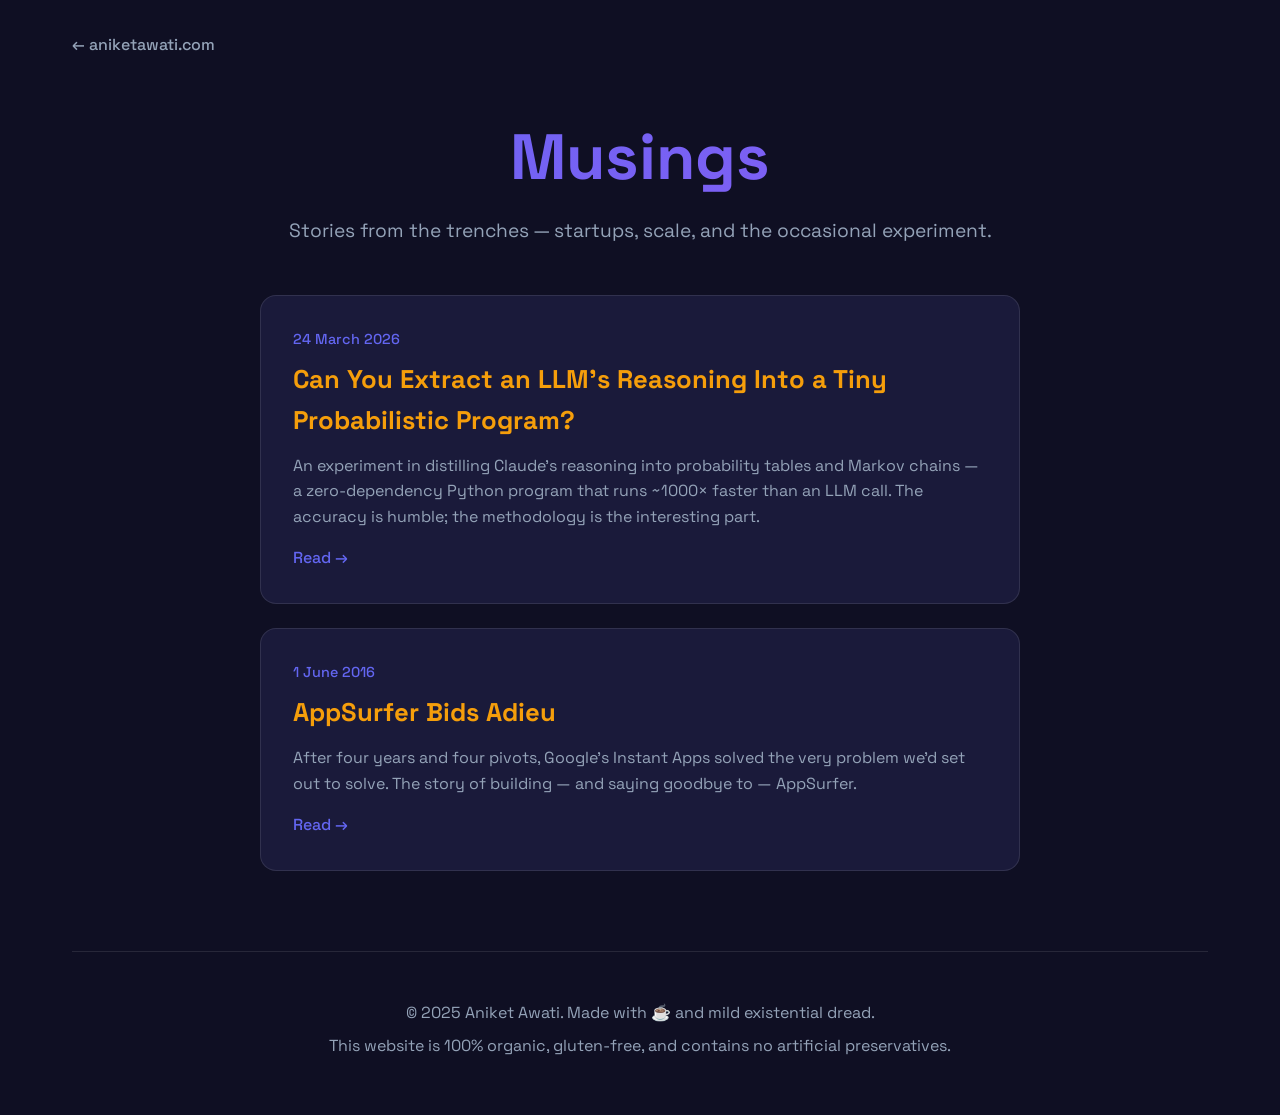
==== blog.html @ a0ce8b9f "Add blog with two posts; remove babylookslike.in references - Remove BabyLooksLike.in project card a" ====
<!DOCTYPE html>
<html lang="en">
  <head>
    <meta charset="UTF-8" />
    <meta name="viewport" content="width=device-width, initial-scale=1.0" />
    <title>Musings - Aniket Awati</title>
    <link rel="stylesheet" href="style.css" />
    <link
      href="https://fonts.googleapis.com/css2?family=Space+Grotesk:wght@300;400;500;600;700&display=swap"
      rel="stylesheet"
    />
  </head>
  <body>
    <div class="container">
      <div class="blog-topbar">
        <a href="index.html" class="back-link">← aniketawati.com</a>
      </div>

      <header class="blog-header">
        <h1>Musings</h1>
        <p>Stories from the trenches — startups, scale, and the occasional experiment.</p>
      </header>

      <main class="post-list">
        <a class="post-card" href="blog/extracting-llm-reasoning.html">
          <div class="post-meta">24 March 2026</div>
          <h2>Can You Extract an LLM's Reasoning Into a Tiny Probabilistic Program?</h2>
          <p>
            An experiment in distilling Claude's reasoning into probability tables and
            Markov chains — a zero-dependency Python program that runs ~1000× faster than
            an LLM call. The accuracy is humble; the methodology is the interesting part.
          </p>
          <span class="read-more">Read →</span>
        </a>

        <a class="post-card" href="blog/appsurfer-bids-adieu.html">
          <div class="post-meta">1 June 2016</div>
          <h2>AppSurfer Bids Adieu</h2>
          <p>
            After four years and four pivots, Google's Instant Apps solved the very
            problem we'd set out to solve. The story of building — and saying goodbye to —
            AppSurfer.
          </p>
          <span class="read-more">Read →</span>
        </a>
      </main>

      <footer class="footer">
        <p>© 2025 Aniket Awati. Made with ☕ and mild existential dread.</p>
        <p>
          This website is 100% organic, gluten-free, and contains no artificial
          preservatives.
        </p>
      </footer>
    </div>

    <script src="script.js"></script>
  </body>
</html>
---- style.css ----
:root {
    --primary-color: #6366f1;
    --secondary-color: #8b5cf6;
    --accent-color: #f59e0b;
    --bg-dark: #0f0f23;
    --bg-light: #1a1a3a;
    --text-light: #e2e8f0;
    --text-muted: #94a3b8;
    --gradient: linear-gradient(135deg, var(--primary-color), var(--secondary-color));
    --shadow: 0 25px 50px -12px rgba(0, 0, 0, 0.25);
}

* {
    margin: 0;
    padding: 0;
    box-sizing: border-box;
}

body {
    font-family: 'Space Grotesk', sans-serif;
    background: var(--bg-dark);
    color: var(--text-light);
    line-height: 1.6;
    overflow-x: hidden;
}

.container {
    max-width: 1200px;
    margin: 0 auto;
    padding: 0 2rem;
}

/* Hero Section */
.hero {
    height: 100vh;
    display: flex;
    flex-direction: column;
    align-items: center;
    justify-content: center;
    text-align: center;
    position: relative;
}

.glitch {
    font-size: clamp(3rem, 8vw, 6rem);
    font-weight: 700;
    text-transform: uppercase;
    position: relative;
    color: var(--text-light);
    margin-bottom: 1rem;
    animation: glitch 2s infinite;
}

.glitch::before,
.glitch::after {
    content: attr(data-text);
    position: absolute;
    top: 0;
    left: 0;
    width: 100%;
    height: 100%;
}

.glitch::before {
    animation: glitch-1 0.5s infinite;
    color: #ff0040;
    z-index: -1;
}

.glitch::after {
    animation: glitch-2 0.5s infinite;
    color: #00ffff;
    z-index: -2;
}

@keyframes glitch {
    0%, 100% { transform: translate(0); }
    20% { transform: translate(-2px, 2px); }
    40% { transform: translate(-2px, -2px); }
    60% { transform: translate(2px, 2px); }
    80% { transform: translate(2px, -2px); }
}

@keyframes glitch-1 {
    0%, 100% { transform: translate(0); opacity: 1; }
    10% { transform: translate(-2px, -2px); opacity: 0.8; }
    20% { transform: translate(2px, 2px); opacity: 0.8; }
}

@keyframes glitch-2 {
    0%, 100% { transform: translate(0); opacity: 1; }
    10% { transform: translate(2px, 2px); opacity: 0.8; }
    20% { transform: translate(-2px, -2px); opacity: 0.8; }
}

.subtitle {
    font-size: 1.5rem;
    color: var(--text-muted);
    margin-bottom: 3rem;
    opacity: 0;
    animation: fadeInUp 1s ease-out 0.5s forwards;
}

.scroll-indicator {
    position: absolute;
    bottom: 2rem;
    display: flex;
    flex-direction: column;
    align-items: center;
    color: var(--text-muted);
    opacity: 0;
    animation: fadeInUp 1s ease-out 1s forwards;
}

.arrow {
    font-size: 1.5rem;
    animation: bounce 2s infinite;
    margin-top: 0.5rem;
}

@keyframes fadeInUp {
    to {
        opacity: 1;
        transform: translateY(0);
    }
    from {
        opacity: 0;
        transform: translateY(20px);
    }
}

@keyframes bounce {
    0%, 20%, 50%, 80%, 100% { transform: translateY(0); }
    40% { transform: translateY(-10px); }
    60% { transform: translateY(-5px); }
}

/* Navigation */
.floating-nav {
    position: fixed;
    top: 50%;
    right: 2rem;
    transform: translateY(-50%);
    z-index: 1000;
    backdrop-filter: blur(10px);
    background: rgba(15, 15, 35, 0.8);
    border-radius: 2rem;
    padding: 1rem 0;
    border: 1px solid rgba(255, 255, 255, 0.1);
}

.floating-nav ul {
    list-style: none;
    display: flex;
    flex-direction: column;
    gap: 1rem;
}

.floating-nav a {
    display: block;
    padding: 0.8rem 1.5rem;
    color: var(--text-muted);
    text-decoration: none;
    border-radius: 1.5rem;
    transition: all 0.3s ease;
    font-weight: 500;
}

.floating-nav a:hover {
    color: var(--primary-color);
    background: rgba(99, 102, 241, 0.1);
    transform: translateX(-5px);
}

/* Sections */
.section {
    min-height: 100vh;
    padding: 5rem 0;
    display: flex;
    flex-direction: column;
    justify-content: center;
}

.section h2 {
    font-size: clamp(2.5rem, 5vw, 4rem);
    font-weight: 700;
    margin-bottom: 3rem;
    text-align: center;
    background: var(--gradient);
    -webkit-background-clip: text;
    -webkit-text-fill-color: transparent;
    background-clip: text;
}

/* About Section */
.about-content {
    display: block;
}

.about-text p {
    font-size: 1.2rem;
    margin-bottom: 1.5rem;
    color: var(--text-muted);
}

.fun-facts {
    background: var(--bg-light);
    padding: 2rem;
    border-radius: 1rem;
    margin-top: 2rem;
    border: 1px solid rgba(255, 255, 255, 0.1);
}

.fun-facts h3 {
    color: var(--accent-color);
    margin-bottom: 1rem;
    font-size: 1.3rem;
}

.fun-facts ul {
    list-style: none;
}

.fun-facts li {
    padding: 0.5rem 0;
    color: var(--text-muted);
}

.profile-placeholder {
    background: var(--bg-light);
    border-radius: 1rem;
    padding: 3rem;
    text-align: center;
    border: 2px dashed var(--primary-color);
    min-height: 300px;
    display: flex;
    flex-direction: column;
    justify-content: center;
    align-items: center;
}

.profile-placeholder span {
    font-size: 4rem;
    margin-bottom: 1rem;
}

.profile-placeholder p {
    color: var(--text-muted);
    font-style: italic;
}

/* Skills Section */
.skills-grid {
    display: grid;
    grid-template-columns: repeat(auto-fit, minmax(300px, 1fr));
    gap: 2rem;
}

.skill-card {
    background: var(--bg-light);
    padding: 2.5rem;
    border-radius: 1rem;
    border: 1px solid rgba(255, 255, 255, 0.1);
    transition: all 0.3s ease;
    text-align: center;
}

.skill-card:hover {
    transform: translateY(-10px);
    border-color: var(--primary-color);
    box-shadow: var(--shadow);
}

.skill-icon {
    font-size: 3rem;
    margin-bottom: 1rem;
}

.skill-card h3 {
    color: var(--accent-color);
    margin-bottom: 1rem;
    font-size: 1.5rem;
}

.skill-card p {
    color: var(--text-muted);
    margin-bottom: 1.5rem;
}

.skill-tags {
    display: flex;
    flex-wrap: wrap;
    gap: 0.5rem;
    justify-content: center;
}

.skill-tags span {
    background: rgba(99, 102, 241, 0.2);
    color: var(--primary-color);
    padding: 0.3rem 0.8rem;
    border-radius: 1rem;
    font-size: 0.9rem;
    font-weight: 500;
}

/* Projects Section */
.projects-grid {
    display: grid;
    grid-template-columns: repeat(auto-fit, minmax(350px, 1fr));
    gap: 2.5rem;
}

.project-card {
    background: var(--bg-light);
    padding: 2rem;
    border-radius: 1rem;
    border: 1px solid rgba(255, 255, 255, 0.1);
    transition: all 0.3s ease;
}

.project-card:hover {
    transform: translateY(-10px);
    border-color: var(--secondary-color);
    box-shadow: var(--shadow);
}

.project-image {
    font-size: 4rem;
    text-align: center;
    margin-bottom: 1.5rem;
}

.project-card h3 {
    color: var(--accent-color);
    margin-bottom: 1rem;
    font-size: 1.5rem;
}

.project-card p {
    color: var(--text-muted);
    margin-bottom: 1.5rem;
}

.project-tech {
    color: var(--primary-color);
    font-weight: 500;
    margin-bottom: 1.5rem;
    font-size: 0.9rem;
}

.project-links {
    display: flex;
    gap: 1rem;
}

.btn {
    padding: 0.8rem 1.5rem;
    border-radius: 0.5rem;
    text-decoration: none;
    font-weight: 500;
    transition: all 0.3s ease;
    display: inline-block;
    text-align: center;
}

.btn {
    background: var(--gradient);
    color: white;
}

.btn:hover {
    transform: translateY(-2px);
    box-shadow: 0 10px 25px rgba(99, 102, 241, 0.3);
}

.btn-outline {
    background: transparent;
    border: 2px solid var(--primary-color);
    color: var(--primary-color);
}

.btn-outline:hover {
    background: var(--primary-color);
    color: white;
}

/* Contact Section */
.contact-content {
    text-align: center;
    max-width: 800px;
    margin: 0 auto;
}

.contact-content p {
    font-size: 1.2rem;
    color: var(--text-muted);
    margin-bottom: 3rem;
}

.contact-methods {
    display: grid;
    grid-template-columns: repeat(auto-fit, minmax(250px, 1fr));
    gap: 2rem;
    margin-top: 3rem;
}

.contact-card {
    background: var(--bg-light);
    padding: 2rem;
    border-radius: 1rem;
    border: 1px solid rgba(255, 255, 255, 0.1);
    text-decoration: none;
    color: inherit;
    transition: all 0.3s ease;
    display: block;
    text-align: center;
}

.contact-card:hover {
    transform: translateY(-10px);
    border-color: var(--accent-color);
    box-shadow: var(--shadow);
}

.contact-icon {
    font-size: 2.5rem;
    margin-bottom: 1rem;
}

.contact-card h3 {
    color: var(--accent-color);
    margin-bottom: 0.5rem;
}

.contact-card p {
    color: var(--text-light);
    margin-bottom: 0.5rem;
}

.contact-card small {
    color: var(--text-muted);
    font-style: italic;
}

/* Footer */
.footer {
    text-align: center;
    padding: 3rem 0;
    color: var(--text-muted);
    border-top: 1px solid rgba(255, 255, 255, 0.1);
    margin-top: 5rem;
}

.footer p {
    margin-bottom: 0.5rem;
}

/* Responsive Design */
@media (max-width: 768px) {
    .container {
        padding: 0 1rem;
    }
    
    .floating-nav {
        display: none;
    }
    
    .skills-grid {
        grid-template-columns: 1fr;
    }
    
    .projects-grid {
        grid-template-columns: 1fr;
    }
    
    .contact-methods {
        grid-template-columns: 1fr;
    }
    
    .project-links {
        flex-direction: column;
    }
    
    .section {
        padding: 3rem 0;
    }
}

@media (max-width: 480px) {
    .hero {
        padding: 0 1rem;
    }
    
    .subtitle {
        font-size: 1.2rem;
    }
    
    .skill-card,
    .project-card,
    .contact-card {
        padding: 1.5rem;
    }
}

/* Smooth Scrolling */
html {
    scroll-behavior: smooth;
}

/* Custom Scrollbar */
::-webkit-scrollbar {
    width: 8px;
}

::-webkit-scrollbar-track {
    background: var(--bg-dark);
}

::-webkit-scrollbar-thumb {
    background: var(--primary-color);
    border-radius: 4px;
}

::-webkit-scrollbar-thumb:hover {
    background: var(--secondary-color);
}

/* ===== Blog ===== */
.blog-topbar {
    display: flex;
    justify-content: space-between;
    align-items: center;
    padding: 2rem 0 1rem;
    flex-wrap: wrap;
    gap: 1rem;
}

.back-link {
    color: var(--text-muted);
    text-decoration: none;
    font-weight: 500;
    transition: color 0.3s ease;
}

.back-link:hover {
    color: var(--accent-color);
}

.blog-header {
    text-align: center;
    padding: 2rem 0 3rem;
}

.blog-header h1 {
    font-size: clamp(2.5rem, 5vw, 4rem);
    font-weight: 700;
    background: var(--gradient);
    -webkit-background-clip: text;
    -webkit-text-fill-color: transparent;
    background-clip: text;
    margin-bottom: 0.5rem;
}

.blog-header p {
    color: var(--text-muted);
    font-size: 1.2rem;
}

/* Post list (blog.html) */
.post-list {
    display: flex;
    flex-direction: column;
    gap: 1.5rem;
    max-width: 760px;
    margin: 0 auto 4rem;
}

.post-card {
    display: block;
    background: var(--bg-light);
    padding: 2rem;
    border-radius: 1rem;
    border: 1px solid rgba(255, 255, 255, 0.1);
    text-decoration: none;
    color: inherit;
    transition: all 0.3s ease;
}

.post-card:hover {
    transform: translateY(-6px);
    border-color: var(--secondary-color);
    box-shadow: var(--shadow);
}

.post-card .post-meta {
    color: var(--primary-color);
    font-size: 0.9rem;
    font-weight: 500;
    margin-bottom: 0.5rem;
}

.post-card h2 {
    color: var(--accent-color);
    font-size: 1.6rem;
    margin-bottom: 0.75rem;
}

.post-card p {
    color: var(--text-muted);
}

.post-card .read-more {
    display: inline-block;
    margin-top: 1rem;
    color: var(--primary-color);
    font-weight: 500;
}

/* Article (post pages) */
.article {
    max-width: 720px;
    margin: 0 auto;
    padding: 1rem 0 4rem;
}

.article-header {
    margin-bottom: 2.5rem;
    text-align: center;
}

.article-header h1 {
    font-size: clamp(2rem, 4vw, 3rem);
    font-weight: 700;
    line-height: 1.2;
    background: var(--gradient);
    -webkit-background-clip: text;
    -webkit-text-fill-color: transparent;
    background-clip: text;
    margin-bottom: 1rem;
}

.article-header .subtitle {
    font-size: 1.2rem;
    color: var(--text-muted);
    margin-bottom: 1rem;
    animation: none;
    opacity: 1;
}

.post-meta {
    color: var(--primary-color);
    font-size: 0.95rem;
    font-weight: 500;
}

.post-source {
    display: block;
    margin-top: 0.5rem;
    color: var(--text-muted);
    font-size: 0.9rem;
}

.post-source a {
    color: var(--secondary-color);
    text-decoration: none;
}

.post-source a:hover {
    text-decoration: underline;
}

.article-body {
    color: var(--text-light);
    font-size: 1.1rem;
    line-height: 1.8;
}

.article-body p {
    margin-bottom: 1.5rem;
    color: var(--text-muted);
}

.article-body h2 {
    color: var(--accent-color);
    font-size: 1.6rem;
    margin: 2.5rem 0 1rem;
}

.article-body h3 {
    color: var(--text-light);
    font-size: 1.25rem;
    margin: 2rem 0 0.75rem;
}

.article-body ul,
.article-body ol {
    margin: 0 0 1.5rem 1.5rem;
    color: var(--text-muted);
}

.article-body li {
    margin-bottom: 0.5rem;
}

.article-body a {
    color: var(--secondary-color);
}

.article-body strong {
    color: var(--text-light);
}

.article-body blockquote {
    border-left: 3px solid var(--primary-color);
    padding: 0.5rem 0 0.5rem 1.5rem;
    margin: 0 0 1.5rem;
    color: var(--text-light);
    font-style: italic;
}

.article-footer {
    margin-top: 3rem;
    padding-top: 2rem;
    border-top: 1px solid rgba(255, 255, 255, 0.1);
    text-align: center;
}

@media (max-width: 768px) {
    .article-body {
        font-size: 1rem;
    }

    .post-card,
    .article {
        padding-left: 0;
        padding-right: 0;
    }

    .post-card {
        padding: 1.5rem;
    }
}
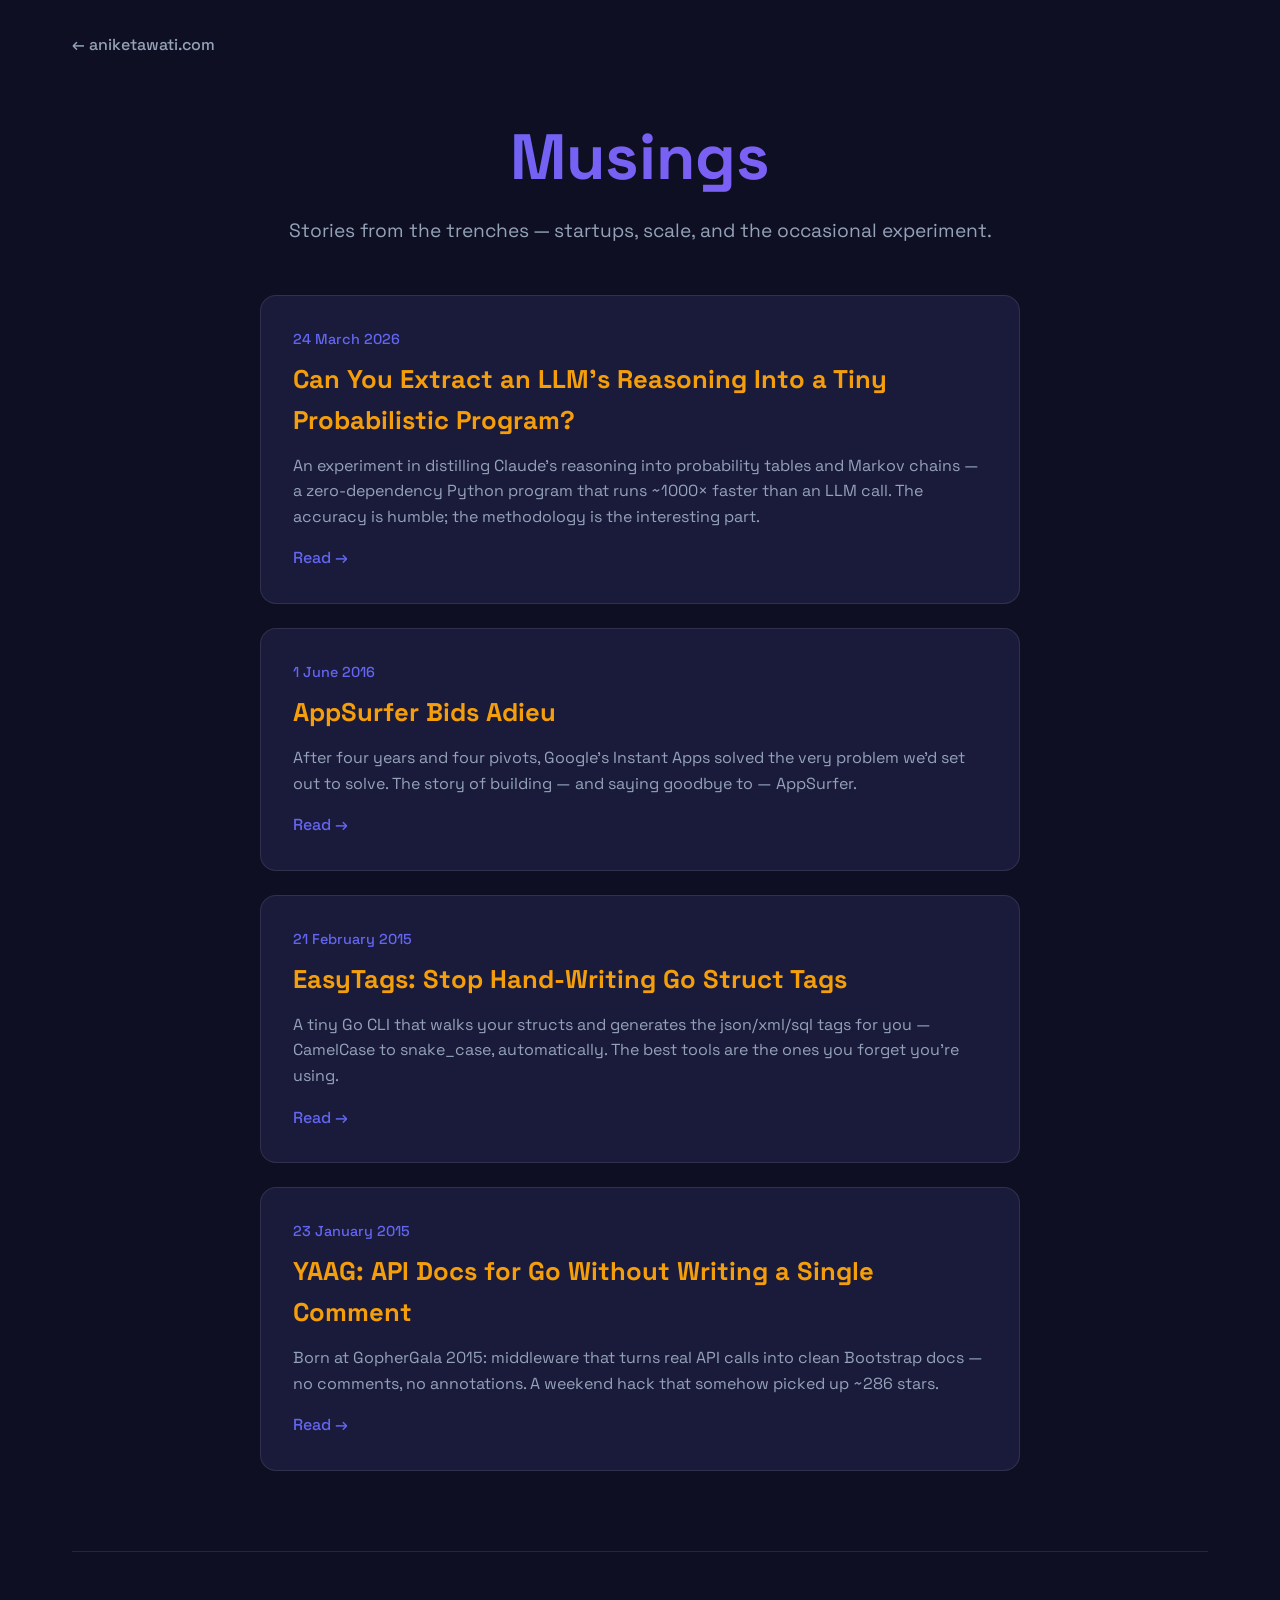
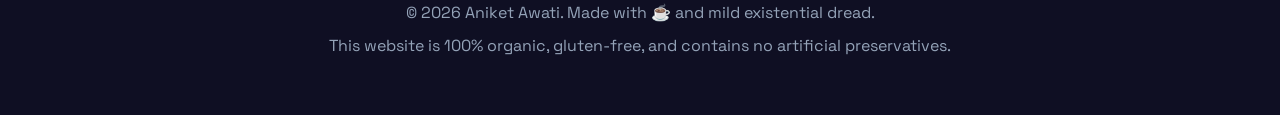
==== commit bd56f9e4: "Add YAAG and EasyTags posts; misc homepage fixes - New backdated posts: YAAG (23 Jan 2015) and EasyT" ====
--- a/blog.html
+++ b/blog.html
@@ -43,10 +43,32 @@
           </p>
           <span class="read-more">Read →</span>
         </a>
+
+        <a class="post-card" href="blog/easytags.html">
+          <div class="post-meta">21 February 2015</div>
+          <h2>EasyTags: Stop Hand-Writing Go Struct Tags</h2>
+          <p>
+            A tiny Go CLI that walks your structs and generates the json/xml/sql tags for
+            you — CamelCase to snake_case, automatically. The best tools are the ones you
+            forget you're using.
+          </p>
+          <span class="read-more">Read →</span>
+        </a>
+
+        <a class="post-card" href="blog/yaag.html">
+          <div class="post-meta">23 January 2015</div>
+          <h2>YAAG: API Docs for Go Without Writing a Single Comment</h2>
+          <p>
+            Born at GopherGala 2015: middleware that turns real API calls into clean
+            Bootstrap docs — no comments, no annotations. A weekend hack that somehow
+            picked up ~286 stars.
+          </p>
+          <span class="read-more">Read →</span>
+        </a>
       </main>
 
       <footer class="footer">
-        <p>© 2025 Aniket Awati. Made with ☕ and mild existential dread.</p>
+        <p>© <span id="year">2026</span> Aniket Awati. Made with ☕ and mild existential dread.</p>
         <p>
           This website is 100% organic, gluten-free, and contains no artificial
           preservatives.
--- a/style.css
+++ b/style.css
@@ -718,6 +718,60 @@
     font-style: italic;
 }
 
+.article-body code {
+    font-family: "SFMono-Regular", Menlo, Consolas, "Liberation Mono", monospace;
+    font-size: 0.9em;
+    background: rgba(99, 102, 241, 0.15);
+    color: var(--text-light);
+    padding: 0.15rem 0.4rem;
+    border-radius: 0.3rem;
+}
+
+.article-body pre {
+    background: var(--bg-dark);
+    border: 1px solid rgba(255, 255, 255, 0.1);
+    border-radius: 0.75rem;
+    padding: 1.25rem 1.5rem;
+    overflow-x: auto;
+    margin: 0 0 1.5rem;
+}
+
+.article-body pre code {
+    background: none;
+    padding: 0;
+    color: var(--text-light);
+    font-size: 0.9rem;
+    line-height: 1.6;
+}
+
+/* Responsive 16:9 video embed */
+.video-embed {
+    position: relative;
+    width: 100%;
+    padding-top: 56.25%;
+    margin: 0 0 1rem;
+    border-radius: 0.75rem;
+    overflow: hidden;
+    background: var(--bg-dark);
+    border: 1px solid rgba(255, 255, 255, 0.1);
+}
+
+.video-embed iframe {
+    position: absolute;
+    top: 0;
+    left: 0;
+    width: 100%;
+    height: 100%;
+    border: 0;
+}
+
+.video-caption {
+    text-align: center;
+    color: var(--text-muted);
+    font-size: 0.9rem;
+    margin-bottom: 2rem;
+}
+
 .article-footer {
     margin-top: 3rem;
     padding-top: 2rem;
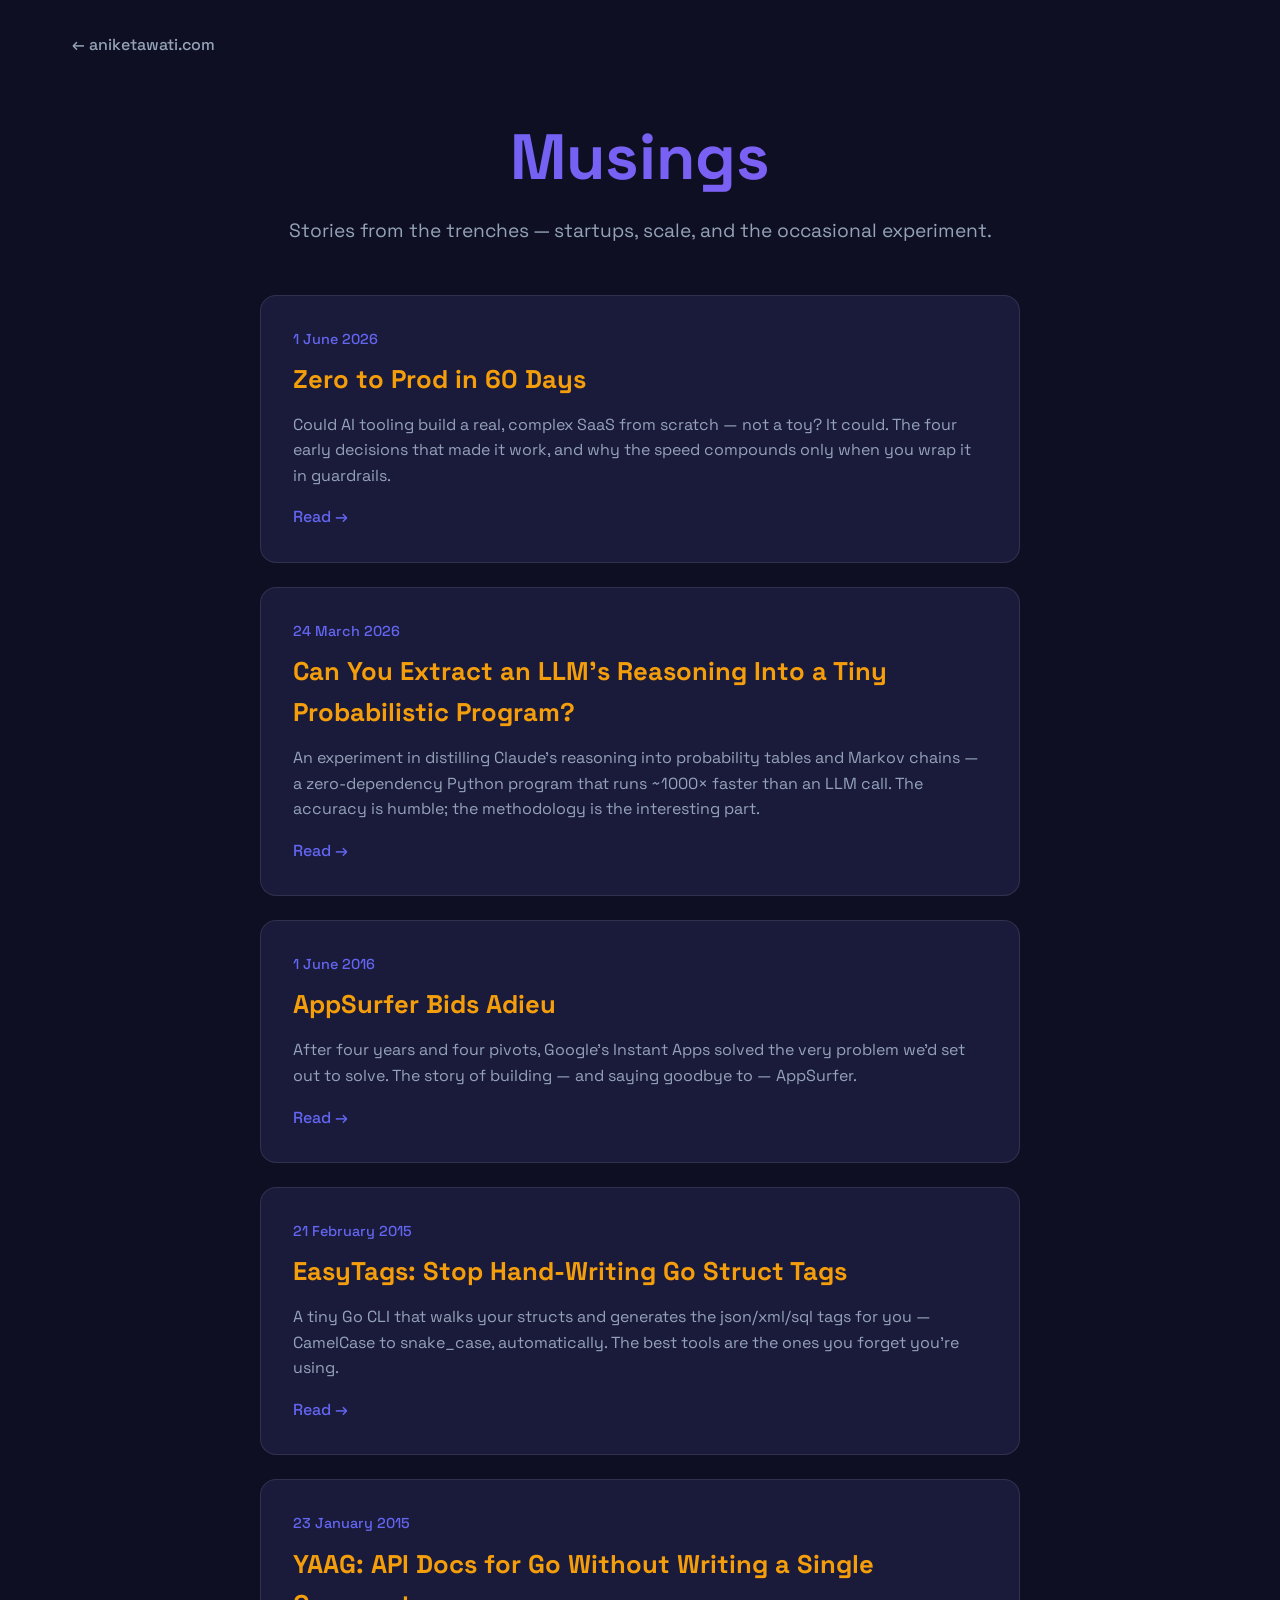
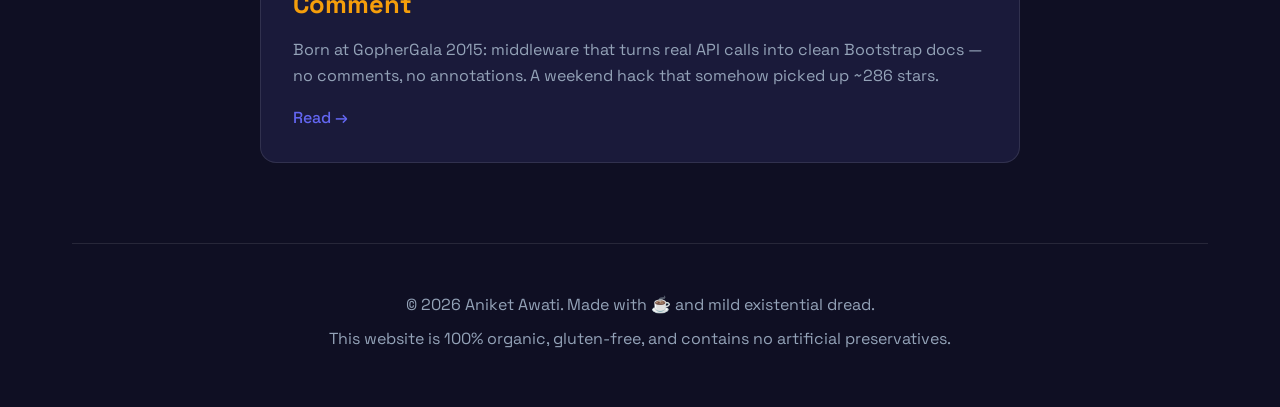
==== commit ae0f47ca: "Add 'Zero to Prod in 60 Days' post New original post on building a complex SaaS with AI tooling (kee" ====
--- a/blog.html
+++ b/blog.html
@@ -22,6 +22,17 @@
       </header>
 
       <main class="post-list">
+        <a class="post-card" href="blog/zero-to-prod-in-60-days.html">
+          <div class="post-meta">1 June 2026</div>
+          <h2>Zero to Prod in 60 Days</h2>
+          <p>
+            Could AI tooling build a real, complex SaaS from scratch — not a toy? It could.
+            The four early decisions that made it work, and why the speed compounds only
+            when you wrap it in guardrails.
+          </p>
+          <span class="read-more">Read →</span>
+        </a>
+
         <a class="post-card" href="blog/extracting-llm-reasoning.html">
           <div class="post-meta">24 March 2026</div>
           <h2>Can You Extract an LLM's Reasoning Into a Tiny Probabilistic Program?</h2>
--- a/style.css
+++ b/style.css
@@ -744,32 +744,23 @@
     line-height: 1.6;
 }
 
-/* Responsive 16:9 video embed */
-.video-embed {
-    position: relative;
-    width: 100%;
-    padding-top: 56.25%;
-    margin: 0 0 1rem;
-    border-radius: 0.75rem;
-    overflow: hidden;
-    background: var(--bg-dark);
-    border: 1px solid rgba(255, 255, 255, 0.1);
-}
-
-.video-embed iframe {
-    position: absolute;
-    top: 0;
-    left: 0;
-    width: 100%;
-    height: 100%;
-    border: 0;
-}
-
-.video-caption {
-    text-align: center;
-    color: var(--text-muted);
-    font-size: 0.9rem;
-    margin-bottom: 2rem;
+/* "Watch on YouTube" button inside articles */
+.article-body .watch-link {
+    display: inline-flex;
+    align-items: center;
+    gap: 0.5rem;
+    background: var(--gradient);
+    color: #fff;
+    padding: 0.8rem 1.4rem;
+    border-radius: 0.5rem;
+    font-weight: 600;
+    text-decoration: none;
+    transition: all 0.3s ease;
+}
+
+.article-body .watch-link:hover {
+    transform: translateY(-2px);
+    box-shadow: 0 10px 25px rgba(99, 102, 241, 0.3);
 }
 
 .article-footer {
